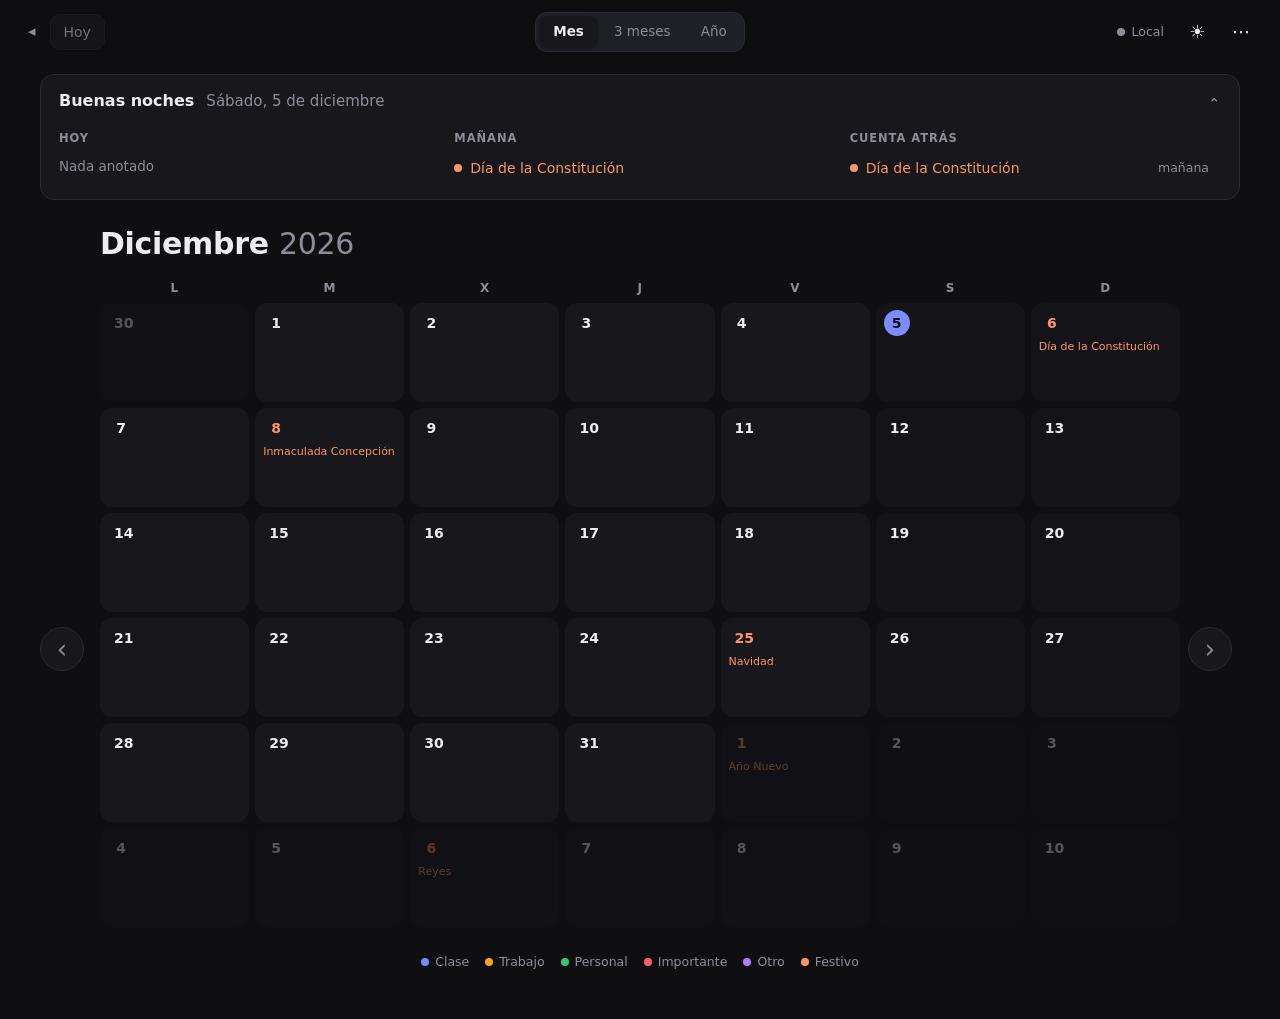
==== calendario/index.html @ 279ed5b6 "Calendario (prototipo), portada de webs y carpetas ordenadas - calendario/: vistas Mes, 3 meses y Añ" ====
<!doctype html>
<html lang="es">
<head>
  <meta charset="utf-8">
  <meta name="viewport" content="width=device-width, initial-scale=1, viewport-fit=cover">
  <meta http-equiv="Content-Security-Policy" content="default-src 'self'; connect-src https://api.github.com; img-src 'self' data:; style-src 'self' 'unsafe-inline'; script-src 'self'; base-uri 'none'; form-action 'none'">
  <meta name="referrer" content="no-referrer">
  <meta name="robots" content="noindex, nofollow">
  <meta name="theme-color" content="#0f0f12">
  <title>Calendario</title>
  <link rel="icon" href="icono.svg" type="image/svg+xml">
  <script src="../comun/tema.js"></script>
  <link rel="stylesheet" href="../comun/base.css">
  <link rel="stylesheet" href="estilos.css">
</head>
<body>
  <!-- ===== BARRA DE HERRAMIENTAS ===== -->
  <header class="barra">
    <div class="barra-lado">
      <a class="volver" href="../" title="Mis webs" aria-label="Mis webs">◂</a>
      <button id="btn-hoy" class="btn" title="Volver a hoy (T)">Hoy</button>
    </div>

    <div class="segmentos" role="tablist" aria-label="Vista">
      <button role="tab" data-vista="mes" title="Mes (1)">Mes</button>
      <button role="tab" data-vista="tres" title="3 meses (2)">3 meses</button>
      <button role="tab" data-vista="anio" title="Año (3)">Año</button>
    </div>

    <div class="barra-lado der">
      <button id="sync" class="sync" title="Solo en este navegador"><i></i><span>Local</span></button>
      <button id="btn-tema" class="btn-icono" title="Modo claro / oscuro" aria-label="Cambiar tema"></button>
      <div class="menu-envoltura">
        <button id="btn-menu" class="btn-icono" title="Más opciones" aria-label="Más opciones" aria-expanded="false">⋯</button>
        <div id="menu" class="menu" hidden>
          <button data-accion="conectar">Sincronizar con GitHub…</button>
          <button data-accion="sincronizar" hidden>Sincronizar ahora</button>
          <button data-accion="exportar">Descargar copia de seguridad</button>
          <button data-accion="importar">Cargar copia de seguridad…</button>
          <button data-accion="desconectar" class="peligro" hidden>Desconectar este navegador</button>
          <hr>
          <p class="menu-ayuda">Atajos: ← → mes · T hoy · 1 2 3 vistas · N nota</p>
        </div>
      </div>
    </div>
  </header>

  <main>
    <!-- ===== TARJETA "HOY" (resumen matinal, plegable) ===== -->
    <details id="tarjeta-hoy" class="tarjeta-hoy">
      <summary>
        <span class="saludo" id="hoy-saludo">Hola</span>
        <span class="hoy-fecha" id="hoy-fecha"></span>
        <span class="hoy-corto tenue" id="hoy-corto"></span>
        <span class="flechita" aria-hidden="true">⌄</span>
      </summary>
      <div class="hoy-cuerpo">
        <section><h3>Hoy</h3><ul id="hoy-lista" class="mini-lista"></ul></section>
        <section><h3>Mañana</h3><ul id="manana-lista" class="mini-lista"></ul></section>
        <section><h3>Cuenta atrás</h3><ul id="cuenta-lista" class="mini-lista"></ul></section>
      </div>
    </details>

    <!-- ===== CALENDARIO ===== -->
    <section class="calendario">
      <button class="flecha" id="btn-anterior" aria-label="Anterior">‹</button>
      <div class="cal-centro">
        <h1 id="titulo" class="titulo"></h1>
        <div id="vista" class="vista"></div>
      </div>
      <button class="flecha" id="btn-siguiente" aria-label="Siguiente">›</button>
    </section>

    <footer id="leyenda" class="leyenda"></footer>
  </main>

  <!-- ===== PANEL DEL DÍA (se abre al pulsar un día) ===== -->
  <div id="velo" class="velo" hidden></div>
  <aside id="panel" class="panel" aria-hidden="true">
    <header class="panel-cab">
      <div>
        <p class="tenue panel-semana" id="panel-semana"></p>
        <h2 id="panel-fecha"></h2>
        <p class="panel-festivo" id="panel-festivo" hidden></p>
      </div>
      <button class="btn-icono" id="btn-cerrar-panel" aria-label="Cerrar">✕</button>
    </header>

    <ul id="panel-notas" class="lista-notas"></ul>
    <p id="panel-vacio" class="tenue panel-vacio">Nada anotado este día.</p>

    <form id="form-nota" class="form-nota" autocomplete="off">
      <textarea id="nota-texto" rows="2" placeholder="Añadir una nota…" maxlength="500" required></textarea>
      <div id="nota-cats" class="cats" role="radiogroup" aria-label="Categoría"></div>
      <div class="fila">
        <label class="campo-hora" title="Hora (opcional)">
          <span aria-hidden="true">◷</span>
          <input type="time" id="nota-hora" aria-label="Hora (opcional)">
        </label>
        <label class="interruptor" title="Sale en la cuenta atrás y colorea el día">
          <input type="checkbox" id="nota-destacada"> <span>★ Destacar</span>
        </label>
      </div>
      <div class="fila fin">
        <button type="button" id="btn-cancelar-edicion" class="btn-texto" hidden>Cancelar</button>
        <button class="btn primario" id="btn-guardar-nota" type="submit">Añadir</button>
      </div>
    </form>
  </aside>

  <!-- ===== CONECTAR CON GITHUB ===== -->
  <dialog id="dlg-llave" class="dialogo">
    <form id="form-llave" method="dialog">
      <h2>Sincronizar con GitHub</h2>
      <p class="tenue">Tus notas se guardarán también en tu repositorio <b>privado</b> WEBS,
        para verlas en el PC y en el móvil. Pega tu llave de GitHub (la misma que usa el
        Vigilante de precios). Solo se guarda en este navegador.</p>
      <input id="llave" type="password" placeholder="github_pat_…" spellcheck="false" required>
      <p id="llave-error" class="error" hidden></p>
      <div class="fila fin">
        <button type="button" class="btn" id="btn-cancelar-llave">Cancelar</button>
        <button type="submit" class="btn primario" id="btn-conectar">Conectar</button>
      </div>
    </form>
  </dialog>

  <input type="file" id="archivo-importar" accept=".json,application/json" hidden>
  <div id="aviso" class="aviso" role="status" hidden></div>

  <script type="module" src="js/app.js"></script>
</body>
</html>
---- comun/base.css ----
/* base.css - Estilo común de todas mis webs: colores, letra y botones.
   Cada web añade encima su propio CSS. Para cambiar un color en TODAS las webs, cámbialo aquí. */

/* ===== Colores: modo oscuro (por defecto) ===== */
:root {
  --fondo: #0f0f12;
  --superficie: #17171c;
  --superficie-2: #1f1f26;
  --texto: #ececf1;
  --tenue: #8d8d99;
  --borde: #2a2a33;
  --acento: #7c8cff;
  --acento-suave: rgba(124, 140, 255, .16);
  --sobre-acento: #0d0d12;
  --peligro: #ff7b72;
  --sombra: 0 10px 40px rgba(0, 0, 0, .45);
  --radio: 14px;
  color-scheme: dark;
}

/* ===== Colores: modo claro ===== */
:root[data-tema="claro"] {
  --fondo: #f6f6f4;
  --superficie: #ffffff;
  --superficie-2: #f0f0ee;
  --texto: #1b1b1f;
  --tenue: #6b6b74;
  --borde: #e2e2de;
  --acento: #4353e0;
  --acento-suave: rgba(67, 83, 224, .1);
  --sobre-acento: #ffffff;
  --peligro: #c4321f;
  --sombra: 0 10px 40px rgba(0, 0, 0, .12);
  color-scheme: light;
}

* { box-sizing: border-box; }
[hidden] { display: none !important; }

html, body { margin: 0; }
body {
  background: var(--fondo);
  color: var(--texto);
  font: 15px/1.45 system-ui, -apple-system, "Segoe UI", Roboto, sans-serif;
  -webkit-font-smoothing: antialiased;
  transition: background-color .25s, color .25s;
}

h1, h2, h3 { margin: 0; letter-spacing: -.01em; }
a { color: var(--acento); }
.tenue { color: var(--tenue); }

/* ===== Botones ===== */
.btn {
  font: inherit; font-size: 14px;
  background: var(--superficie-2); color: var(--texto);
  border: 1px solid var(--borde); border-radius: 10px;
  padding: 7px 13px; cursor: pointer;
  transition: background-color .15s, border-color .15s, transform .1s;
}
.btn:hover { border-color: var(--tenue); }
.btn:active { transform: scale(.97); }
.btn.primario { background: var(--acento); color: var(--sobre-acento); border-color: transparent; font-weight: 600; }
.btn.primario:hover { filter: brightness(1.08); }

.btn-icono {
  font: inherit; font-size: 18px; line-height: 1;
  width: 38px; height: 38px; display: inline-grid; place-items: center;
  background: transparent; color: var(--texto);
  border: 1px solid transparent; border-radius: 10px; cursor: pointer;
  transition: background-color .15s;
}
.btn-icono:hover { background: var(--superficie-2); }

.btn-texto {
  font: inherit; font-size: 14px; background: none; border: 0; padding: 4px 0;
  color: var(--acento); cursor: pointer;
}

:focus-visible { outline: 2px solid var(--acento); outline-offset: 2px; }

input, textarea, select {
  font: inherit; color: var(--texto);
  background: var(--superficie-2); border: 1px solid var(--borde); border-radius: 10px;
  padding: 8px 11px;
}
input:focus, textarea:focus, select:focus { outline: none; border-color: var(--acento); }

@media (prefers-reduced-motion: reduce) {
  *, *::before, *::after { animation-duration: .01ms !important; transition-duration: .01ms !important; }
}
---- calendario/estilos.css ----
/* estilos.css - Aspecto del calendario. Los colores base están en ../comun/base.css */

:root {
  --festivo: #ff9466;
  --panel-ancho: 380px;
}
:root[data-tema="claro"] { --festivo: #d4541f; }

body { min-height: 100dvh; }
main { max-width: 1240px; margin: 0 auto; padding: 4px 20px 48px; transition: padding-right .28s ease; }

/* ===== Barra de herramientas ===== */
.barra {
  position: sticky; top: 0; z-index: 20;
  display: grid; grid-template-columns: 1fr auto 1fr; align-items: center; gap: 12px;
  padding: 12px 20px;
  background: color-mix(in srgb, var(--fondo) 82%, transparent);
  backdrop-filter: blur(14px); -webkit-backdrop-filter: blur(14px);
}
.barra-lado { display: flex; align-items: center; gap: 6px; }
.barra-lado.der { justify-content: flex-end; }
.volver { color: var(--tenue); text-decoration: none; font-size: 15px; padding: 6px 8px; border-radius: 8px; }
.volver:hover { color: var(--texto); background: var(--superficie-2); }
#btn-hoy.apagado { opacity: .45; }

.segmentos {
  display: flex; padding: 3px; gap: 2px;
  background: var(--superficie-2); border: 1px solid var(--borde); border-radius: 12px;
}
.segmentos button {
  font: inherit; font-size: 13.5px; color: var(--tenue);
  background: none; border: 0; border-radius: 9px; padding: 6px 14px; cursor: pointer;
  transition: background-color .2s, color .2s;
}
.segmentos button:hover { color: var(--texto); }
.segmentos button[aria-selected="true"] {
  background: var(--superficie); color: var(--texto); font-weight: 600;
  box-shadow: 0 1px 3px rgba(0, 0, 0, .25);
}

/* Indicador de sincronización */
.sync {
  display: inline-flex; align-items: center; gap: 7px;
  font: inherit; font-size: 12.5px; color: var(--tenue);
  background: none; border: 0; padding: 6px 8px; border-radius: 8px; cursor: pointer;
}
.sync:hover { background: var(--superficie-2); color: var(--texto); }
.sync i { width: 8px; height: 8px; border-radius: 50%; background: var(--tenue); }
.sync[data-modo="ok"] i { background: #34c77b; }
.sync[data-modo="pendiente"] i { background: #f5a524; animation: latido 1s ease-in-out infinite; }
.sync[data-modo="error"] i { background: var(--peligro); }
@keyframes latido { 50% { opacity: .3; } }

/* Menú ⋯ */
.menu-envoltura { position: relative; }
.menu {
  position: absolute; right: 0; top: calc(100% + 6px); z-index: 30;
  min-width: 250px; padding: 6px;
  background: var(--superficie); border: 1px solid var(--borde); border-radius: 12px;
  box-shadow: var(--sombra);
  animation: aparece .15s ease-out;
}
.menu button {
  display: block; width: 100%; text-align: left;
  font: inherit; font-size: 14px; color: var(--texto);
  background: none; border: 0; border-radius: 8px; padding: 9px 11px; cursor: pointer;
}
.menu button:hover { background: var(--superficie-2); }
.menu button.peligro { color: var(--peligro); }
.menu hr { border: 0; border-top: 1px solid var(--borde); margin: 6px 4px; }
.menu-ayuda { margin: 4px 11px 6px; font-size: 12px; color: var(--tenue); }
@keyframes aparece { from { opacity: 0; transform: translateY(-4px); } }

/* ===== Tarjeta "Hoy" ===== */
.tarjeta-hoy {
  background: var(--superficie); border: 1px solid var(--borde); border-radius: var(--radio);
  margin: 6px 0 22px;
}
.tarjeta-hoy summary {
  display: flex; align-items: baseline; gap: 12px; flex-wrap: wrap;
  padding: 14px 18px; cursor: pointer; list-style: none;
}
.tarjeta-hoy summary::-webkit-details-marker { display: none; }
.saludo { font-weight: 650; font-size: 16px; }
.hoy-fecha { color: var(--tenue); }
.hoy-fecha::first-letter { text-transform: uppercase; }
.hoy-corto { margin-left: auto; font-size: 13px; }
.flechita { color: var(--tenue); transition: transform .2s; }
.tarjeta-hoy[open] .flechita { transform: rotate(180deg); }
.tarjeta-hoy[open] .hoy-corto { display: none; }
.tarjeta-hoy[open] .flechita { margin-left: auto; }

.hoy-cuerpo {
  display: grid; grid-template-columns: repeat(3, 1fr); gap: 4px 24px;
  padding: 0 18px 16px;
  animation: aparece .2s ease-out;
}
.hoy-cuerpo h3 {
  font-size: 11.5px; text-transform: uppercase; letter-spacing: .08em; color: var(--tenue);
  font-weight: 600; margin: 4px 0 6px;
}
.mini-lista { list-style: none; margin: 0; padding: 0; display: grid; gap: 2px; }
.mini-lista .vacio { font-size: 13.5px; padding: 4px 0; }
.mini-nota, .festivo-item {
  display: flex; align-items: center; gap: 8px; width: 100%;
  font: inherit; font-size: 14px; color: var(--texto); text-align: left;
  background: none; border: 0; border-radius: 8px; padding: 5px 6px; margin-left: -6px;
}
.mini-nota { cursor: pointer; }
.mini-nota:hover { background: var(--superficie-2); }
.mini-nota i, .festivo-item::before {
  content: ""; flex: none; width: 8px; height: 8px; border-radius: 50%; background: var(--c);
}
.festivo-item::before { background: var(--festivo); }
.festivo-item { color: var(--festivo); }
.mini-nota em { font-style: normal; color: var(--tenue); font-variant-numeric: tabular-nums; }
.mini-nota span, .festivo-item span { flex: 1; min-width: 0; white-space: nowrap; overflow: hidden; text-overflow: ellipsis; }
.mini-nota b, .festivo-item b { font-weight: 500; font-size: 12.5px; color: var(--tenue); white-space: nowrap; }
.mini-nota.hecha span { text-decoration: line-through; opacity: .5; }

/* ===== Calendario ===== */
.calendario { display: grid; grid-template-columns: 52px 1fr 52px; align-items: start; gap: 8px; }
.cal-centro { min-width: 0; }
.titulo { font-size: 30px; font-weight: 700; margin: 0 0 14px; text-transform: capitalize; }
.titulo span { font-weight: 400; color: var(--tenue); }
.flecha {
  position: sticky; top: 45vh; margin-top: 45vh;
  width: 44px; height: 44px; border-radius: 50%;
  font: inherit; font-size: 26px; line-height: 1; color: var(--tenue);
  background: var(--superficie); border: 1px solid var(--borde); cursor: pointer;
  transition: color .15s, transform .15s, border-color .15s;
}
.flecha:hover { color: var(--texto); border-color: var(--tenue); }
.flecha:active { transform: scale(.92); }

.vista.entra-der { animation: entraDer .28s cubic-bezier(.2, .8, .2, 1); }
.vista.entra-izq { animation: entraIzq .28s cubic-bezier(.2, .8, .2, 1); }
@keyframes entraDer { from { opacity: 0; transform: translateX(32px); } }
@keyframes entraIzq { from { opacity: 0; transform: translateX(-32px); } }

.cab-dias { display: grid; grid-template-columns: repeat(7, 1fr); gap: 6px; margin-bottom: 6px; }
.cab-dias span { text-align: center; font-size: 12px; font-weight: 600; color: var(--tenue); letter-spacing: .05em; }

/* Casilla de un día (vista Mes) */
.rejilla { display: grid; grid-template-columns: repeat(7, 1fr); gap: 6px; }
.dia {
  position: relative; display: flex; flex-direction: column; align-items: stretch; gap: 3px;
  min-width: 0; min-height: clamp(64px, 11vh, 120px); padding: 6px 7px;
  font: inherit; color: var(--texto); text-align: left;
  background: var(--superficie); border: 1px solid transparent; border-radius: 12px; cursor: pointer;
  transition: border-color .15s, background-color .2s, transform .15s;
}
.dia:hover { border-color: color-mix(in srgb, var(--acento) 55%, transparent); }
.dia.finde { background: color-mix(in srgb, var(--superficie) 55%, var(--fondo)); }
.dia.fuera { opacity: .32; }
.dia.tenido {
  background: color-mix(in srgb, var(--tinte) 20%, var(--superficie));
  border-color: color-mix(in srgb, var(--tinte) 45%, transparent);
}
.dia.elegido { border-color: var(--acento); box-shadow: 0 0 0 1px var(--acento); }
.dia .num {
  align-self: flex-start; min-width: 26px; height: 26px; padding: 0 6px;
  display: grid; place-items: center; border-radius: 13px;
  font-size: 14px; font-weight: 600; font-variant-numeric: tabular-nums;
}
.dia.hoy .num { background: var(--acento); color: var(--sobre-acento); }
.dia.festivo .num { color: var(--festivo); }
.dia.festivo.hoy .num { color: var(--sobre-acento); }
.nombre-festivo {
  font-size: 11px; color: var(--festivo); white-space: nowrap; overflow: hidden; text-overflow: ellipsis;
}
.chips { display: grid; gap: 3px; min-width: 0; }
.chip {
  font-size: 12px; line-height: 1.35; padding: 2px 6px; border-radius: 6px;
  background: color-mix(in srgb, var(--c) 18%, transparent);
  border-left: 3px solid var(--c);
  white-space: nowrap; overflow: hidden; text-overflow: ellipsis;
}
.chip em { font-style: normal; opacity: .7; font-variant-numeric: tabular-nums; }
.chip.hecha { text-decoration: line-through; opacity: .5; }
.chip-mas { font-size: 11.5px; color: var(--tenue); padding-left: 4px; }
.puntos { display: none; gap: 3px; align-items: center; flex-wrap: wrap; }
.puntos i { width: 6px; height: 6px; border-radius: 50%; background: var(--c); }
.puntos i.hecha { opacity: .35; }
.puntos b { font-size: 10px; font-weight: 600; color: var(--tenue); }

/* Meses pequeños (3 meses y Año) */
.tres { display: grid; grid-template-columns: repeat(3, 1fr); gap: 28px; }
.anio { display: grid; grid-template-columns: repeat(4, 1fr); gap: 22px 26px; }
.mini-titulo {
  font: inherit; font-weight: 650; font-size: 15px; text-transform: capitalize; color: var(--texto);
  background: none; border: 0; padding: 0 0 8px; cursor: pointer;
}
.mini-titulo:hover { color: var(--acento); }
.mini-mes .cab-dias { gap: 2px; margin-bottom: 2px; }
.mini-mes .cab-dias span { font-size: 10.5px; }
.mini-rejilla { display: grid; grid-template-columns: repeat(7, 1fr); gap: 3px; }
.mini-dia {
  min-height: 0; aspect-ratio: 1; padding: 0; align-items: center; justify-content: center; gap: 2px;
  border-radius: 8px; background: transparent;
}
.tres .mini-dia { background: var(--superficie); aspect-ratio: 1 / 1.05; }
.mini-dia .num { align-self: center; min-width: 0; height: auto; padding: 0; font-size: 12.5px; font-weight: 500; }
.tres .mini-dia .num { font-size: 14px; }
.mini-dia.hoy .num { width: 24px; height: 24px; border-radius: 50%; }
.anio .mini-dia.hoy .num { width: 20px; height: 20px; }
.mini-dia { position: relative; overflow: hidden; }
.mini-dia .puntos { display: flex; justify-content: center; gap: 2px; position: absolute; left: 0; right: 0; bottom: 4px; }
.mini-dia .puntos i { width: 5px; height: 5px; }
.mini-dia .puntos b { display: none; }
.mini-dia.finde { background: transparent; }
.tres .mini-dia.finde { background: color-mix(in srgb, var(--superficie) 55%, var(--fondo)); }
.mini-hueco { aspect-ratio: 1; }
.tres .mini-hueco { aspect-ratio: 1 / 1.05; }
/* Mapa de calor del año: más notas = color más intenso */
.mini-dia[data-calor="1"] { background: color-mix(in srgb, var(--acento) 18%, transparent); }
.mini-dia[data-calor="2"] { background: color-mix(in srgb, var(--acento) 34%, transparent); }
.mini-dia[data-calor="3"] { background: color-mix(in srgb, var(--acento) 52%, transparent); }
.mini-dia[data-calor="4"] { background: color-mix(in srgb, var(--acento) 72%, transparent); }
.mini-dia.tenido { background: color-mix(in srgb, var(--tinte) 45%, transparent); }

/* Leyenda de colores */
.leyenda {
  display: flex; flex-wrap: wrap; justify-content: center; gap: 6px 16px;
  margin: 26px 0 0; font-size: 12.5px; color: var(--tenue);
}
.leyenda span { display: inline-flex; align-items: center; gap: 6px; }
.leyenda i { width: 8px; height: 8px; border-radius: 50%; background: var(--c); }
.leyenda-festivo i { background: var(--festivo); }

/* ===== Panel del día ===== */
.velo { position: fixed; inset: 0; z-index: 39; background: rgba(0, 0, 0, .4); animation: aparece .2s; }
.panel {
  position: fixed; z-index: 40; top: 0; right: 0; bottom: 0;
  width: var(--panel-ancho); max-width: 100%;
  display: flex; flex-direction: column; gap: 14px; padding: 20px;
  background: var(--superficie); border-left: 1px solid var(--borde); box-shadow: var(--sombra);
  transform: translateX(105%); visibility: hidden;
  transition: transform .3s cubic-bezier(.2, .8, .2, 1), visibility 0s .3s;
}
.panel.abierto { transform: none; visibility: visible; transition: transform .3s cubic-bezier(.2, .8, .2, 1); }
.panel-cab { display: flex; justify-content: space-between; align-items: flex-start; gap: 10px; }
.panel-cab h2 { font-size: 21px; }
.panel-cab h2::first-letter { text-transform: uppercase; }
.panel-semana { margin: 0 0 2px; font-size: 12.5px; }
.panel-festivo { margin: 4px 0 0; color: var(--festivo); font-size: 13.5px; font-weight: 500; }
.panel-vacio { margin: 0; font-size: 14px; }

.lista-notas { list-style: none; margin: 0; padding: 0; display: grid; gap: 6px; align-content: start; flex: 1; overflow-y: auto; }
.lista-notas li {
  display: grid; grid-template-columns: auto 1fr auto; align-items: center; gap: 8px;
  padding: 6px 4px 6px 10px; border-radius: 10px;
  background: var(--superficie-2); border-left: 3px solid var(--c);
}
.lista-notas li.editando { box-shadow: 0 0 0 1px var(--acento); }
.marcar {
  width: 20px; height: 20px; border-radius: 50%; padding: 0;
  border: 2px solid var(--c); background: none; color: var(--sobre-acento);
  font-size: 12px; font-weight: 800; line-height: 1; cursor: pointer; display: grid; place-items: center;
}
.lista-notas li.hecha .marcar { background: var(--c); }
.lista-notas .texto {
  display: flex; gap: 7px; align-items: baseline; min-width: 0;
  font: inherit; font-size: 14.5px; color: var(--texto); text-align: left;
  background: none; border: 0; padding: 2px 0; cursor: text; white-space: pre-wrap; word-break: break-word;
}
.lista-notas .texto em { font-style: normal; color: var(--tenue); font-size: 13px; font-variant-numeric: tabular-nums; }
.lista-notas .texto span { flex: 1; }
.lista-notas li.hecha .texto span { text-decoration: line-through; opacity: .5; }
.estrella { color: #f5c542; font-weight: 400; }
.lista-notas .borrar { width: 30px; height: 30px; font-size: 13px; color: var(--tenue); opacity: .6; }
.lista-notas li:hover .borrar { opacity: 1; }

.form-nota { display: grid; gap: 10px; padding-top: 14px; border-top: 1px solid var(--borde); }
.form-nota textarea { resize: none; width: 100%; font-size: 15px; }
.cats { display: flex; flex-wrap: wrap; gap: 6px; }
.cat input { position: absolute; opacity: 0; pointer-events: none; }
.cat span {
  display: inline-flex; align-items: center; gap: 6px; cursor: pointer;
  font-size: 13px; padding: 4px 10px; border-radius: 999px;
  border: 1px solid var(--borde); color: var(--tenue);
  transition: background-color .15s, border-color .15s, color .15s;
}
.cat span::before { content: ""; width: 8px; height: 8px; border-radius: 50%; background: var(--c); }
.cat input:checked + span { color: var(--texto); border-color: var(--c); background: color-mix(in srgb, var(--c) 18%, transparent); }
.cat input:focus-visible + span { outline: 2px solid var(--acento); outline-offset: 2px; }
.fila { display: flex; align-items: center; gap: 10px; flex-wrap: wrap; }
.fila.fin { justify-content: flex-end; }
.campo-hora { display: inline-flex; align-items: center; gap: 6px; color: var(--tenue); }
.campo-hora input { padding: 5px 8px; font-size: 14px; }
.interruptor { display: inline-flex; align-items: center; gap: 6px; font-size: 14px; color: var(--tenue); cursor: pointer; }
.interruptor input { accent-color: #f5c542; width: 16px; height: 16px; }

/* En pantallas grandes el panel no tapa: el calendario se encoge a su lado */
@media (min-width: 1100px) {
  .velo { display: none; }
  body.panel-abierto main,
  body.panel-abierto .barra { padding-right: calc(var(--panel-ancho) + 20px); }
  .barra { transition: padding-right .28s ease; }
}

/* ===== Ventana "Conectar" ===== */
.dialogo {
  width: min(460px, calc(100vw - 32px)); padding: 22px;
  color: var(--texto); background: var(--superficie);
  border: 1px solid var(--borde); border-radius: 16px; box-shadow: var(--sombra);
}
.dialogo::backdrop { background: rgba(0, 0, 0, .5); backdrop-filter: blur(3px); }
.dialogo form { display: grid; gap: 12px; }
.dialogo h2 { font-size: 19px; }
.dialogo p { margin: 0; font-size: 14px; }
.dialogo input { width: 100%; }
.error { color: var(--peligro); }

/* ===== Aviso abajo ===== */
.aviso {
  position: fixed; left: 50%; bottom: 24px; z-index: 60; transform: translateX(-50%);
  display: flex; align-items: center; gap: 14px; max-width: calc(100vw - 32px);
  padding: 10px 16px; border-radius: 12px; font-size: 14px;
  background: var(--texto); color: var(--fondo); box-shadow: var(--sombra);
  animation: aparece .2s ease-out;
}
.aviso .btn-texto { color: var(--fondo); font-weight: 700; text-decoration: underline; }

/* ===== Tablet ===== */
@media (max-width: 1000px) {
  .anio { grid-template-columns: repeat(3, 1fr); }
  .tres { gap: 18px; }
}

/* ===== Móvil ===== */
@media (max-width: 700px) {
  main { padding: 0 12px 40px; }
  .barra { grid-template-columns: auto 1fr auto; padding: 10px 12px; gap: 8px; }
  .segmentos { justify-self: center; }
  .segmentos button { padding: 6px 10px; font-size: 13px; }
  .sync span { display: none; }
  .volver { display: none; }

  .hoy-cuerpo { grid-template-columns: 1fr; gap: 10px; }
  .hoy-corto { flex-basis: 100%; margin-left: 0; }

  /* Las flechas se quedan junto al título */
  .calendario { display: block; position: relative; }
  .flecha { position: absolute; top: 0; margin: 0; width: 38px; height: 38px; font-size: 22px; z-index: 1; }
  #btn-anterior { right: 46px; }
  #btn-siguiente { right: 0; }
  .titulo { font-size: 24px; padding-right: 92px; }

  .rejilla, .cab-dias { gap: 3px; }
  .dia { min-height: 58px; padding: 4px 3px; align-items: center; border-radius: 10px; }
  .dia .num { align-self: center; min-width: 24px; height: 24px; font-size: 13px; }
  .chips, .nombre-festivo { display: none; }
  .dia .puntos { display: flex; justify-content: center; }

  .tres { grid-template-columns: 1fr; }
  .anio { grid-template-columns: repeat(2, 1fr); gap: 18px; }

  /* El panel sale desde abajo */
  .panel {
    top: auto; left: 0; width: 100%; max-height: 88dvh;
    border-left: 0; border-top: 1px solid var(--borde); border-radius: 20px 20px 0 0;
    padding-bottom: max(20px, env(safe-area-inset-bottom));
    transform: translateY(105%);
  }
}
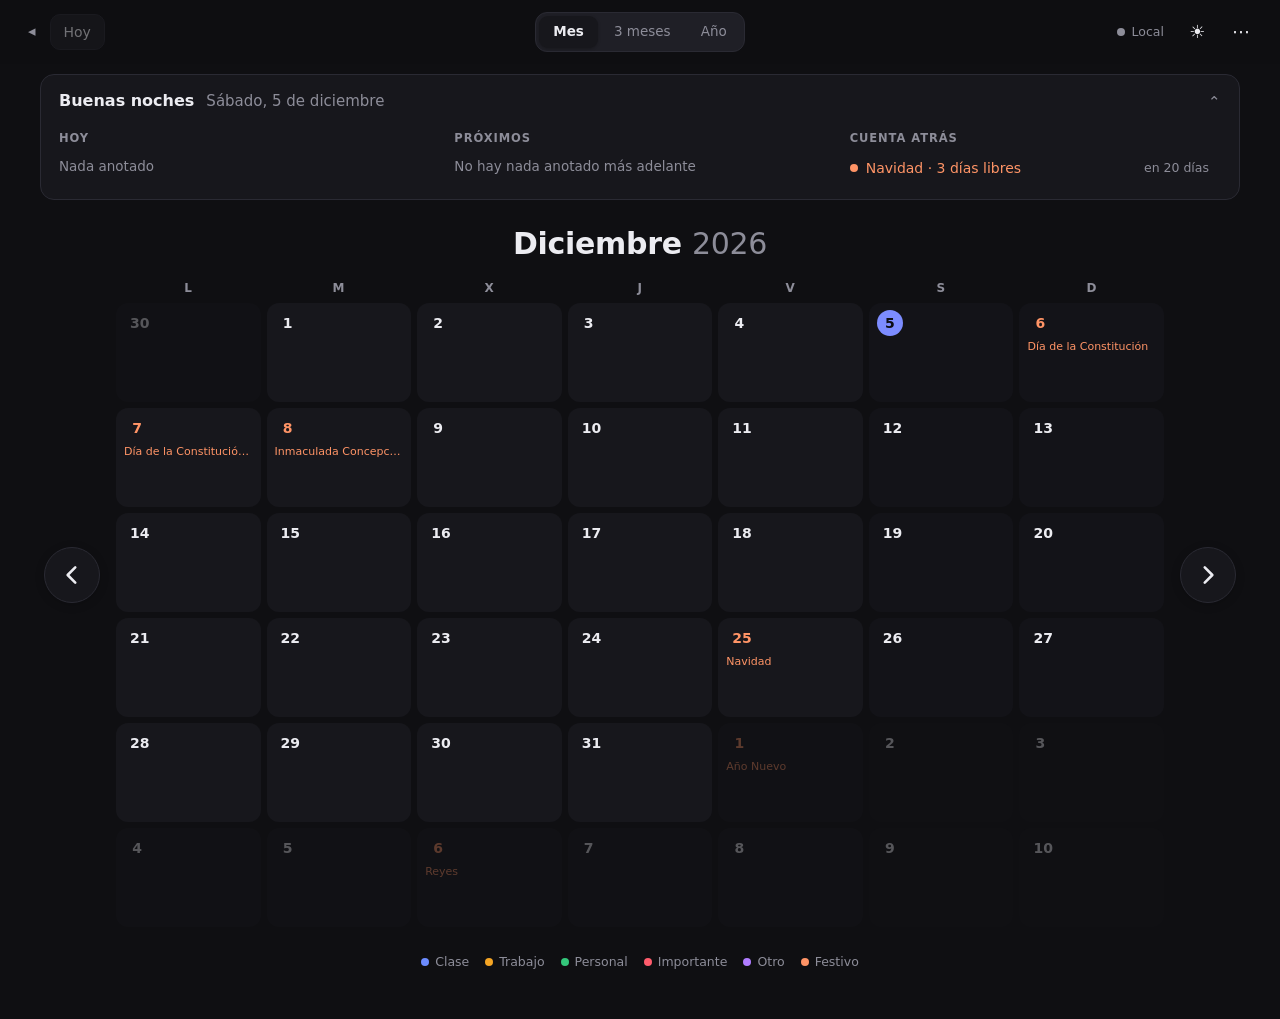
==== commit 0259cf8c: "Calendario: festivos de Castilla y León, flechas nuevas, próximos eventos y próximo puente Co-Author" ====
--- a/calendario/index.html
+++ b/calendario/index.html
@@ -56,19 +56,19 @@
       </summary>
       <div class="hoy-cuerpo">
         <section><h3>Hoy</h3><ul id="hoy-lista" class="mini-lista"></ul></section>
-        <section><h3>Mañana</h3><ul id="manana-lista" class="mini-lista"></ul></section>
+        <section><h3>Próximos</h3><ul id="proximos-lista" class="mini-lista"></ul></section>
         <section><h3>Cuenta atrás</h3><ul id="cuenta-lista" class="mini-lista"></ul></section>
       </div>
     </details>
 
     <!-- ===== CALENDARIO ===== -->
     <section class="calendario">
-      <button class="flecha" id="btn-anterior" aria-label="Anterior">‹</button>
+      <button class="flecha" id="btn-anterior" aria-label="Mes anterior" title="Anterior (←)"><svg viewBox="0 0 24 24" aria-hidden="true"><path d="M15 5l-7 7 7 7"/></svg></button>
       <div class="cal-centro">
         <h1 id="titulo" class="titulo"></h1>
         <div id="vista" class="vista"></div>
       </div>
-      <button class="flecha" id="btn-siguiente" aria-label="Siguiente">›</button>
+      <button class="flecha" id="btn-siguiente" aria-label="Mes siguiente" title="Siguiente (→)"><svg viewBox="0 0 24 24" aria-hidden="true"><path d="M9 5l7 7-7 7"/></svg></button>
     </section>
 
     <footer id="leyenda" class="leyenda"></footer>
--- a/calendario/estilos.css
+++ b/calendario/estilos.css
@@ -78,17 +78,16 @@
 }
 .tarjeta-hoy summary {
   display: flex; align-items: baseline; gap: 12px; flex-wrap: wrap;
-  padding: 14px 18px; cursor: pointer; list-style: none;
+  position: relative; padding: 14px 46px 14px 18px; cursor: pointer; list-style: none;
 }
 .tarjeta-hoy summary::-webkit-details-marker { display: none; }
 .saludo { font-weight: 650; font-size: 16px; }
 .hoy-fecha { color: var(--tenue); }
 .hoy-fecha::first-letter { text-transform: uppercase; }
 .hoy-corto { margin-left: auto; font-size: 13px; }
-.flechita { color: var(--tenue); transition: transform .2s; }
+.flechita { position: absolute; right: 18px; top: 14px; color: var(--tenue); transition: transform .2s; }
 .tarjeta-hoy[open] .flechita { transform: rotate(180deg); }
 .tarjeta-hoy[open] .hoy-corto { display: none; }
-.tarjeta-hoy[open] .flechita { margin-left: auto; }
 
 .hoy-cuerpo {
   display: grid; grid-template-columns: repeat(3, 1fr); gap: 4px 24px;
@@ -119,19 +118,23 @@
 .mini-nota.hecha span { text-decoration: line-through; opacity: .5; }
 
 /* ===== Calendario ===== */
-.calendario { display: grid; grid-template-columns: 52px 1fr 52px; align-items: start; gap: 8px; }
+.calendario { display: grid; grid-template-columns: 64px 1fr 64px; align-items: center; gap: 12px; }
 .cal-centro { min-width: 0; }
-.titulo { font-size: 30px; font-weight: 700; margin: 0 0 14px; text-transform: capitalize; }
+.titulo { font-size: 30px; font-weight: 700; margin: 0 0 14px; text-transform: capitalize; text-align: center; }
 .titulo span { font-weight: 400; color: var(--tenue); }
+/* Flechas para cambiar de mes: redondas, iguales a los dos lados y centradas en el calendario */
 .flecha {
-  position: sticky; top: 45vh; margin-top: 45vh;
-  width: 44px; height: 44px; border-radius: 50%;
-  font: inherit; font-size: 26px; line-height: 1; color: var(--tenue);
-  background: var(--superficie); border: 1px solid var(--borde); cursor: pointer;
-  transition: color .15s, transform .15s, border-color .15s;
-}
-.flecha:hover { color: var(--texto); border-color: var(--tenue); }
-.flecha:active { transform: scale(.92); }
+  width: 56px; height: 56px; padding: 0; justify-self: center;
+  display: grid; place-items: center; border-radius: 50%;
+  color: var(--texto); background: var(--superficie); border: 1px solid var(--borde);
+  cursor: pointer; box-shadow: 0 2px 10px rgba(0, 0, 0, .18);
+  transition: background-color .15s, border-color .15s, color .15s, transform .15s;
+}
+.flecha svg { width: 26px; height: 26px; fill: none; stroke: currentColor; stroke-width: 2.4; stroke-linecap: round; stroke-linejoin: round; }
+.flecha:hover { background: var(--acento); border-color: var(--acento); color: var(--sobre-acento); }
+#btn-anterior:hover { transform: translateX(-2px); }
+#btn-siguiente:hover { transform: translateX(2px); }
+.flecha:active { transform: scale(.92) !important; }
 
 .vista.entra-der { animation: entraDer .28s cubic-bezier(.2, .8, .2, 1); }
 .vista.entra-izq { animation: entraIzq .28s cubic-bezier(.2, .8, .2, 1); }
@@ -340,12 +343,13 @@
   .hoy-cuerpo { grid-template-columns: 1fr; gap: 10px; }
   .hoy-corto { flex-basis: 100%; margin-left: 0; }
 
-  /* Las flechas se quedan junto al título */
+  /* Las flechas van a los dos lados del título, iguales */
   .calendario { display: block; position: relative; }
-  .flecha { position: absolute; top: 0; margin: 0; width: 38px; height: 38px; font-size: 22px; z-index: 1; }
-  #btn-anterior { right: 46px; }
+  .flecha { position: absolute; top: -4px; width: 44px; height: 44px; z-index: 1; box-shadow: none; }
+  .flecha svg { width: 22px; height: 22px; }
+  #btn-anterior { left: 0; }
   #btn-siguiente { right: 0; }
-  .titulo { font-size: 24px; padding-right: 92px; }
+  .titulo { font-size: 24px; line-height: 36px; padding: 0 52px; }
 
   .rejilla, .cab-dias { gap: 3px; }
   .dia { min-height: 58px; padding: 4px 3px; align-items: center; border-radius: 10px; }
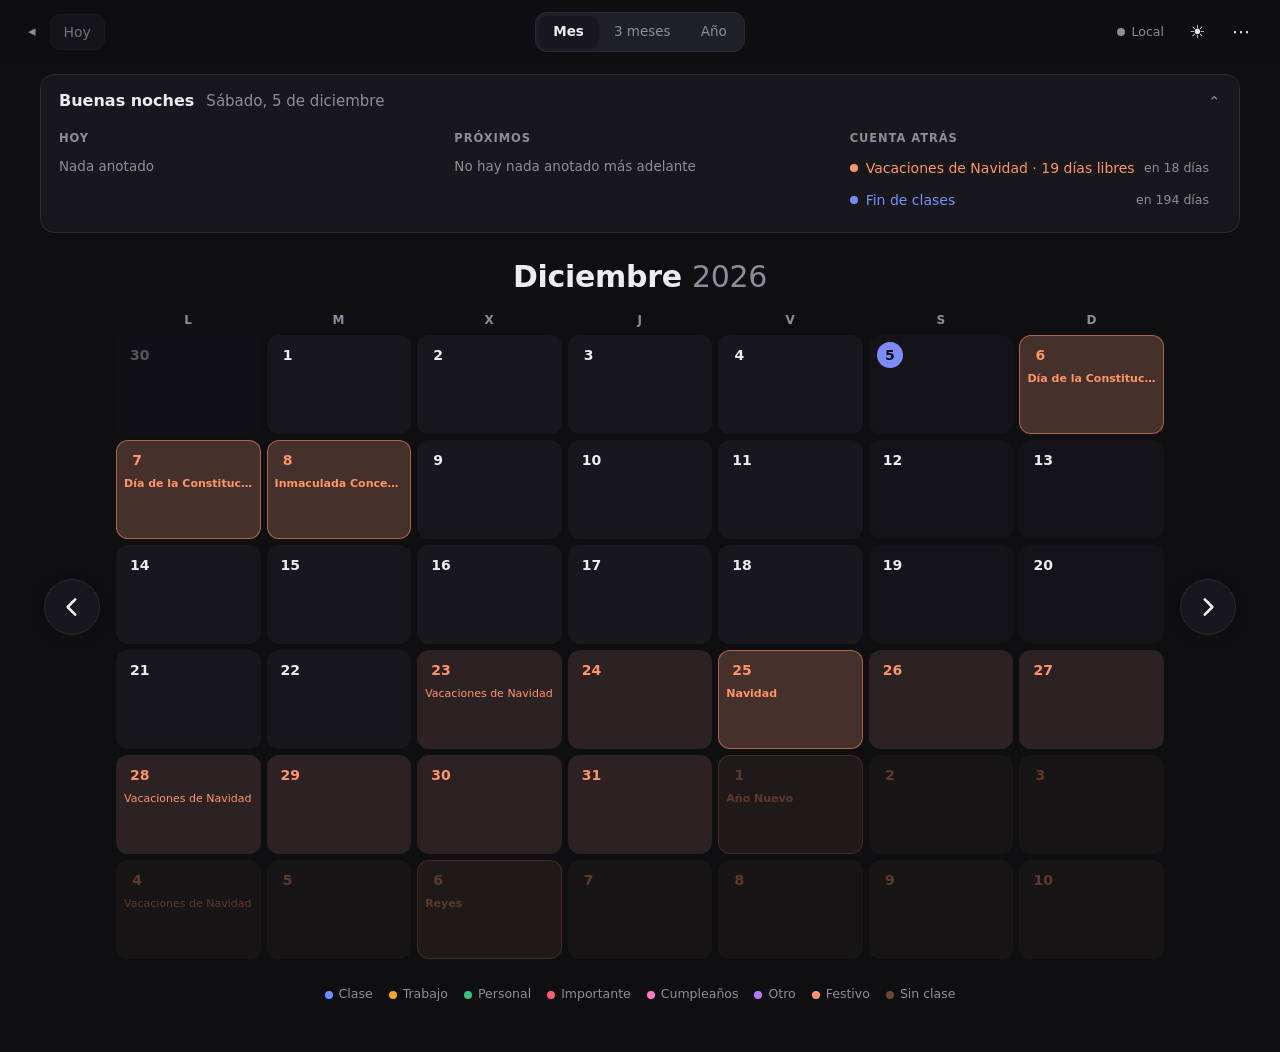
==== commit 16ebdb9e: "Calendario: curso escolar Educacyl 2026-27, cumpleaños anuales, festivos más visibles y ventana del " ====
--- a/calendario/index.html
+++ b/calendario/index.html
@@ -74,39 +74,45 @@
     <footer id="leyenda" class="leyenda"></footer>
   </main>
 
-  <!-- ===== PANEL DEL DÍA (se abre al pulsar un día) ===== -->
+  <!-- ===== VENTANA DEL DÍA (se abre en medio al pulsar un día; en el móvil sale desde abajo) ===== -->
   <div id="velo" class="velo" hidden></div>
-  <aside id="panel" class="panel" aria-hidden="true">
+  <section id="panel" class="panel" role="dialog" aria-modal="true" aria-labelledby="panel-fecha" aria-hidden="true">
     <header class="panel-cab">
-      <div>
-        <p class="tenue panel-semana" id="panel-semana"></p>
-        <h2 id="panel-fecha"></h2>
-        <p class="panel-festivo" id="panel-festivo" hidden></p>
+      <div class="panel-dia">
+        <span class="panel-num" id="panel-num"></span>
+        <div>
+          <h2 id="panel-fecha"></h2>
+          <p class="tenue panel-semana" id="panel-semana"></p>
+        </div>
       </div>
-      <button class="btn-icono" id="btn-cerrar-panel" aria-label="Cerrar">✕</button>
+      <div class="panel-botones">
+        <button class="btn-icono" id="btn-dia-anterior" aria-label="Día anterior" title="Día anterior"><svg viewBox="0 0 24 24" aria-hidden="true"><path d="M15 5l-7 7 7 7"/></svg></button>
+        <button class="btn-icono" id="btn-dia-siguiente" aria-label="Día siguiente" title="Día siguiente"><svg viewBox="0 0 24 24" aria-hidden="true"><path d="M9 5l7 7-7 7"/></svg></button>
+        <button class="btn-icono" id="btn-cerrar-panel" aria-label="Cerrar" title="Cerrar (Esc)"><svg viewBox="0 0 24 24" aria-hidden="true"><path d="M6 6l12 12M18 6L6 18"/></svg></button>
+      </div>
     </header>
 
+    <p class="panel-etiqueta" id="panel-festivo" hidden></p>
+
     <ul id="panel-notas" class="lista-notas"></ul>
-    <p id="panel-vacio" class="tenue panel-vacio">Nada anotado este día.</p>
+    <p id="panel-vacio" class="panel-vacio">Nada anotado este día</p>
 
     <form id="form-nota" class="form-nota" autocomplete="off">
-      <textarea id="nota-texto" rows="2" placeholder="Añadir una nota…" maxlength="500" required></textarea>
+      <textarea id="nota-texto" rows="1" placeholder="Escribe una nota y pulsa Enter…" maxlength="500" required></textarea>
       <div id="nota-cats" class="cats" role="radiogroup" aria-label="Categoría"></div>
-      <div class="fila">
+      <div class="form-pie">
         <label class="campo-hora" title="Hora (opcional)">
-          <span aria-hidden="true">◷</span>
           <input type="time" id="nota-hora" aria-label="Hora (opcional)">
         </label>
         <label class="interruptor" title="Sale en la cuenta atrás y colorea el día">
           <input type="checkbox" id="nota-destacada"> <span>★ Destacar</span>
         </label>
-      </div>
-      <div class="fila fin">
+        <span class="hueco"></span>
         <button type="button" id="btn-cancelar-edicion" class="btn-texto" hidden>Cancelar</button>
         <button class="btn primario" id="btn-guardar-nota" type="submit">Añadir</button>
       </div>
     </form>
-  </aside>
+  </section>
 
   <!-- ===== CONECTAR CON GITHUB ===== -->
   <dialog id="dlg-llave" class="dialogo">
--- a/calendario/estilos.css
+++ b/calendario/estilos.css
@@ -2,7 +2,6 @@
 
 :root {
   --festivo: #ff9466;
-  --panel-ancho: 380px;
 }
 :root[data-tema="claro"] { --festivo: #d4541f; }
 
@@ -100,7 +99,7 @@
 }
 .mini-lista { list-style: none; margin: 0; padding: 0; display: grid; gap: 2px; }
 .mini-lista .vacio { font-size: 13.5px; padding: 4px 0; }
-.mini-nota, .festivo-item {
+.mini-nota, .festivo-item, .curso-item {
   display: flex; align-items: center; gap: 8px; width: 100%;
   font: inherit; font-size: 14px; color: var(--texto); text-align: left;
   background: none; border: 0; border-radius: 8px; padding: 5px 6px; margin-left: -6px;
@@ -111,10 +110,12 @@
   content: ""; flex: none; width: 8px; height: 8px; border-radius: 50%; background: var(--c);
 }
 .festivo-item::before { background: var(--festivo); }
+.curso-item::before { content: ""; flex: none; width: 8px; height: 8px; border-radius: 50%; background: var(--acento); }
+.curso-item { color: var(--acento); }
 .festivo-item { color: var(--festivo); }
 .mini-nota em { font-style: normal; color: var(--tenue); font-variant-numeric: tabular-nums; }
-.mini-nota span, .festivo-item span { flex: 1; min-width: 0; white-space: nowrap; overflow: hidden; text-overflow: ellipsis; }
-.mini-nota b, .festivo-item b { font-weight: 500; font-size: 12.5px; color: var(--tenue); white-space: nowrap; }
+.mini-nota span, .festivo-item span, .curso-item span { flex: 1; min-width: 0; white-space: nowrap; overflow: hidden; text-overflow: ellipsis; }
+.mini-nota b, .festivo-item b, .curso-item b { font-weight: 500; font-size: 12.5px; color: var(--tenue); white-space: nowrap; }
 .mini-nota.hecha span { text-decoration: line-through; opacity: .5; }
 
 /* ===== Calendario ===== */
@@ -215,6 +216,11 @@
 .tres .mini-dia.finde { background: color-mix(in srgb, var(--superficie) 55%, var(--fondo)); }
 .mini-hueco { aspect-ratio: 1; }
 .tres .mini-hueco { aspect-ratio: 1 / 1.05; }
+.mini-rejilla .mini-dia.festivo { background: color-mix(in srgb, var(--festivo) 30%, transparent); }
+.mini-rejilla .mini-dia.sin-clase { background: color-mix(in srgb, var(--festivo) 13%, transparent); }
+.tres .mini-dia.festivo { background: color-mix(in srgb, var(--festivo) 26%, var(--superficie)); }
+.tres .mini-dia.sin-clase { background: color-mix(in srgb, var(--festivo) 10%, var(--superficie)); }
+.mini-dia.sin-clase .num { color: var(--festivo); }
 /* Mapa de calor del año: más notas = color más intenso */
 .mini-dia[data-calor="1"] { background: color-mix(in srgb, var(--acento) 18%, transparent); }
 .mini-dia[data-calor="2"] { background: color-mix(in srgb, var(--acento) 34%, transparent); }
@@ -230,77 +236,126 @@
 .leyenda span { display: inline-flex; align-items: center; gap: 6px; }
 .leyenda i { width: 8px; height: 8px; border-radius: 50%; background: var(--c); }
 .leyenda-festivo i { background: var(--festivo); }
-
-/* ===== Panel del día ===== */
-.velo { position: fixed; inset: 0; z-index: 39; background: rgba(0, 0, 0, .4); animation: aparece .2s; }
+.leyenda-sin-clase i { background: color-mix(in srgb, var(--festivo) 40%, transparent); }
+
+/* ===== Ventana del día ===== */
+.velo {
+  position: fixed; inset: 0; z-index: 39;
+  background: rgba(5, 5, 10, .55); backdrop-filter: blur(6px); -webkit-backdrop-filter: blur(6px);
+  animation: aparece .2s;
+}
 .panel {
-  position: fixed; z-index: 40; top: 0; right: 0; bottom: 0;
-  width: var(--panel-ancho); max-width: 100%;
-  display: flex; flex-direction: column; gap: 14px; padding: 20px;
-  background: var(--superficie); border-left: 1px solid var(--borde); box-shadow: var(--sombra);
-  transform: translateX(105%); visibility: hidden;
-  transition: transform .3s cubic-bezier(.2, .8, .2, 1), visibility 0s .3s;
-}
-.panel.abierto { transform: none; visibility: visible; transition: transform .3s cubic-bezier(.2, .8, .2, 1); }
-.panel-cab { display: flex; justify-content: space-between; align-items: flex-start; gap: 10px; }
-.panel-cab h2 { font-size: 21px; }
+  position: fixed; z-index: 40; left: 50%; top: 50%;
+  width: min(480px, calc(100vw - 32px)); max-height: min(640px, calc(100dvh - 48px));
+  display: flex; flex-direction: column; gap: 14px; padding: 22px 22px 18px;
+  background: var(--superficie); border: 1px solid var(--borde); border-radius: 22px;
+  box-shadow: 0 24px 80px rgba(0, 0, 0, .55);
+  opacity: 0; visibility: hidden; transform: translate(-50%, -48%) scale(.97);
+  transition: opacity .18s ease, transform .22s cubic-bezier(.2, .8, .2, 1), visibility 0s .22s;
+}
+.panel.abierto {
+  opacity: 1; visibility: visible; transform: translate(-50%, -50%);
+  transition: opacity .18s ease, transform .22s cubic-bezier(.2, .8, .2, 1);
+}
+.panel svg { width: 18px; height: 18px; fill: none; stroke: currentColor; stroke-width: 2; stroke-linecap: round; stroke-linejoin: round; }
+.panel-cab { display: flex; justify-content: space-between; align-items: center; gap: 10px; }
+.panel-dia { display: flex; align-items: center; gap: 14px; min-width: 0; }
+.panel-num {
+  font-size: 44px; font-weight: 750; line-height: 1; letter-spacing: -.03em;
+  font-variant-numeric: tabular-nums; min-width: 1.2ch;
+}
+.panel-cab h2 { font-size: 18px; font-weight: 650; }
 .panel-cab h2::first-letter { text-transform: uppercase; }
-.panel-semana { margin: 0 0 2px; font-size: 12.5px; }
-.panel-festivo { margin: 4px 0 0; color: var(--festivo); font-size: 13.5px; font-weight: 500; }
-.panel-vacio { margin: 0; font-size: 14px; }
-
-.lista-notas { list-style: none; margin: 0; padding: 0; display: grid; gap: 6px; align-content: start; flex: 1; overflow-y: auto; }
+.panel-semana { margin: 2px 0 0; font-size: 13px; }
+.panel-semana::first-letter { text-transform: uppercase; }
+.panel-botones { display: flex; gap: 2px; color: var(--tenue); }
+.panel-botones .btn-icono { width: 34px; height: 34px; color: var(--tenue); }
+.panel-botones .btn-icono:hover { color: var(--texto); }
+
+.panel-etiqueta {
+  justify-self: start; align-self: flex-start; margin: -4px 0 0;
+  display: inline-flex; align-items: center; gap: 7px;
+  font-size: 13px; font-weight: 600; padding: 4px 11px; border-radius: 999px;
+  color: var(--festivo); background: color-mix(in srgb, var(--festivo) 16%, transparent);
+}
+.panel-etiqueta::before { content: ""; width: 7px; height: 7px; border-radius: 50%; background: currentColor; }
+.panel-etiqueta.curso { color: var(--acento); background: var(--acento-suave); }
+.panel-vacio { margin: 6px 0; font-size: 14px; color: var(--tenue); text-align: center; }
+
+.lista-notas { list-style: none; margin: 0 -8px; padding: 0; display: grid; gap: 2px; align-content: start; overflow-y: auto; }
 .lista-notas li {
-  display: grid; grid-template-columns: auto 1fr auto; align-items: center; gap: 8px;
-  padding: 6px 4px 6px 10px; border-radius: 10px;
-  background: var(--superficie-2); border-left: 3px solid var(--c);
-}
-.lista-notas li.editando { box-shadow: 0 0 0 1px var(--acento); }
+  display: grid; grid-template-columns: 22px 1fr auto; align-items: center; gap: 10px;
+  padding: 7px 6px 7px 10px; border-radius: 12px;
+  transition: background-color .15s;
+}
+.lista-notas li:hover { background: var(--superficie-2); }
+.lista-notas li.editando { background: var(--acento-suave); }
 .marcar {
   width: 20px; height: 20px; border-radius: 50%; padding: 0;
-  border: 2px solid var(--c); background: none; color: var(--sobre-acento);
+  border: 2px solid var(--c); background: none; color: var(--superficie);
   font-size: 12px; font-weight: 800; line-height: 1; cursor: pointer; display: grid; place-items: center;
-}
+  transition: background-color .15s, transform .15s;
+}
+.marcar:hover { transform: scale(1.1); background: color-mix(in srgb, var(--c) 25%, transparent); }
 .lista-notas li.hecha .marcar { background: var(--c); }
+.tarta { font-size: 16px; text-align: center; }
 .lista-notas .texto {
-  display: flex; gap: 7px; align-items: baseline; min-width: 0;
-  font: inherit; font-size: 14.5px; color: var(--texto); text-align: left;
+  display: flex; gap: 8px; align-items: baseline; min-width: 0;
+  font: inherit; font-size: 15px; color: var(--texto); text-align: left;
   background: none; border: 0; padding: 2px 0; cursor: text; white-space: pre-wrap; word-break: break-word;
 }
 .lista-notas .texto em { font-style: normal; color: var(--tenue); font-size: 13px; font-variant-numeric: tabular-nums; }
 .lista-notas .texto span { flex: 1; }
-.lista-notas li.hecha .texto span { text-decoration: line-through; opacity: .5; }
+.lista-notas li.hecha .texto span { text-decoration: line-through; opacity: .45; }
 .estrella { color: #f5c542; font-weight: 400; }
-.lista-notas .borrar { width: 30px; height: 30px; font-size: 13px; color: var(--tenue); opacity: .6; }
-.lista-notas li:hover .borrar { opacity: 1; }
-
-.form-nota { display: grid; gap: 10px; padding-top: 14px; border-top: 1px solid var(--borde); }
-.form-nota textarea { resize: none; width: 100%; font-size: 15px; }
-.cats { display: flex; flex-wrap: wrap; gap: 6px; }
+.lista-notas .borrar { width: 30px; height: 30px; color: var(--tenue); opacity: 0; transition: opacity .15s; }
+.lista-notas .borrar svg { width: 15px; height: 15px; }
+.lista-notas li:hover .borrar, .lista-notas .borrar:focus-visible { opacity: 1; }
+@media (hover: none) { .lista-notas .borrar { opacity: .7; } }
+
+/* Caja para escribir: todo junto en un bloque */
+.form-nota {
+  display: grid; gap: 10px; padding: 12px;
+  background: var(--superficie-2); border: 1px solid var(--borde); border-radius: 16px;
+  transition: border-color .15s;
+}
+.form-nota:focus-within { border-color: color-mix(in srgb, var(--acento) 60%, var(--borde)); }
+.form-nota textarea {
+  resize: none; width: 100%; font-size: 15px; line-height: 1.45;
+  background: none; border: 0; padding: 2px 2px; min-height: 26px;
+}
+.cats { display: flex; flex-wrap: wrap; gap: 5px; }
 .cat input { position: absolute; opacity: 0; pointer-events: none; }
 .cat span {
   display: inline-flex; align-items: center; gap: 6px; cursor: pointer;
-  font-size: 13px; padding: 4px 10px; border-radius: 999px;
-  border: 1px solid var(--borde); color: var(--tenue);
+  font-size: 12.5px; padding: 3px 9px; border-radius: 999px;
+  border: 1px solid transparent; color: var(--tenue);
   transition: background-color .15s, border-color .15s, color .15s;
 }
+.cat span:hover { color: var(--texto); }
 .cat span::before { content: ""; width: 8px; height: 8px; border-radius: 50%; background: var(--c); }
-.cat input:checked + span { color: var(--texto); border-color: var(--c); background: color-mix(in srgb, var(--c) 18%, transparent); }
+.cat input:checked + span { color: var(--texto); border-color: color-mix(in srgb, var(--c) 70%, transparent); background: color-mix(in srgb, var(--c) 16%, transparent); }
 .cat input:focus-visible + span { outline: 2px solid var(--acento); outline-offset: 2px; }
-.fila { display: flex; align-items: center; gap: 10px; flex-wrap: wrap; }
-.fila.fin { justify-content: flex-end; }
-.campo-hora { display: inline-flex; align-items: center; gap: 6px; color: var(--tenue); }
-.campo-hora input { padding: 5px 8px; font-size: 14px; }
-.interruptor { display: inline-flex; align-items: center; gap: 6px; font-size: 14px; color: var(--tenue); cursor: pointer; }
-.interruptor input { accent-color: #f5c542; width: 16px; height: 16px; }
-
-/* En pantallas grandes el panel no tapa: el calendario se encoge a su lado */
-@media (min-width: 1100px) {
-  .velo { display: none; }
-  body.panel-abierto main,
-  body.panel-abierto .barra { padding-right: calc(var(--panel-ancho) + 20px); }
-  .barra { transition: padding-right .28s ease; }
-}
+.form-pie { display: flex; align-items: center; gap: 12px; flex-wrap: wrap; padding-top: 8px; border-top: 1px solid var(--borde); }
+.form-pie .hueco { flex: 1; }
+.form-pie .btn.primario { padding: 7px 16px; border-radius: 10px; }
+.campo-hora { display: inline-flex; align-items: center; gap: 4px; color: var(--tenue); }
+.campo-hora input { padding: 3px 4px; font-size: 13.5px; background: none; border: 0; color: var(--tenue); }
+.campo-hora input:focus { color: var(--texto); }
+.interruptor { display: inline-flex; align-items: center; gap: 6px; font-size: 13.5px; color: var(--tenue); cursor: pointer; }
+.interruptor input { accent-color: #f5c542; width: 15px; height: 15px; }
+.interruptor:has(input:checked) { color: #f5c542; }
+
+/* Festivos y días sin clase: bien visibles, sobre todo en modo oscuro */
+.dia.festivo {
+  background: color-mix(in srgb, var(--festivo) 20%, var(--superficie));
+  border-color: color-mix(in srgb, var(--festivo) 55%, transparent);
+}
+.dia.sin-clase { background: color-mix(in srgb, var(--festivo) 9%, var(--superficie)); }
+.dia.sin-clase .num { color: var(--festivo); }
+.dia.festivo .nombre-festivo { font-weight: 600; }
+.dia.marca-curso .nombre-festivo { color: var(--acento); font-weight: 600; }
+.dia.marca-curso { border-color: color-mix(in srgb, var(--acento) 50%, transparent); }
 
 /* ===== Ventana "Conectar" ===== */
 .dialogo {
@@ -360,11 +415,17 @@
   .tres { grid-template-columns: 1fr; }
   .anio { grid-template-columns: repeat(2, 1fr); gap: 18px; }
 
-  /* El panel sale desde abajo */
+  /* La ventana del día sale desde abajo */
   .panel {
-    top: auto; left: 0; width: 100%; max-height: 88dvh;
-    border-left: 0; border-top: 1px solid var(--borde); border-radius: 20px 20px 0 0;
-    padding-bottom: max(20px, env(safe-area-inset-bottom));
-    transform: translateY(105%);
+    top: auto; bottom: 0; left: 0; width: 100%; max-height: 90dvh;
+    border-width: 1px 0 0; border-radius: 24px 24px 0 0;
+    padding-bottom: max(16px, env(safe-area-inset-bottom));
+    transform: translateY(100%); opacity: 1;
   }
-}
+  .panel.abierto { transform: none; }
+  .panel::before {
+    content: ""; position: absolute; top: 8px; left: 50%; transform: translateX(-50%);
+    width: 40px; height: 4px; border-radius: 2px; background: var(--borde);
+  }
+  .panel-num { font-size: 38px; }
+}
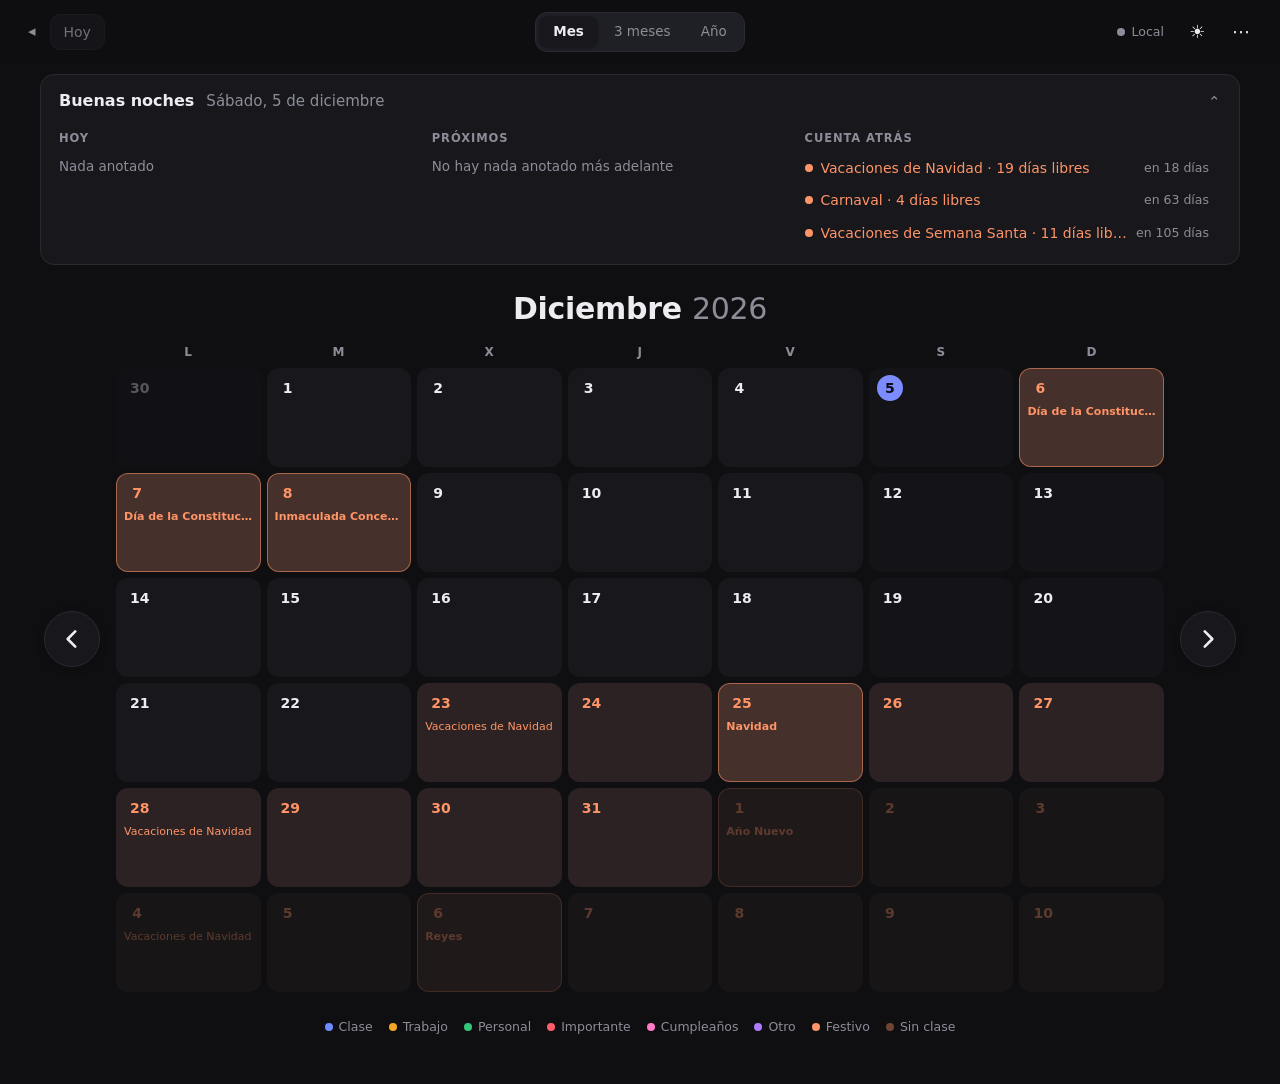
==== commit bc213e92: "Calendario: avisos al móvil, cuenta atrás de puentes, prioridad de color de las notas, app instalabl" ====
--- a/calendario/index.html
+++ b/calendario/index.html
@@ -9,6 +9,12 @@
   <meta name="theme-color" content="#0f0f12">
   <title>Calendario</title>
   <link rel="icon" href="icono.svg" type="image/svg+xml">
+  <link rel="manifest" href="manifest.webmanifest">
+  <link rel="apple-touch-icon" href="icono-180.png">
+  <meta name="apple-mobile-web-app-capable" content="yes">
+  <meta name="mobile-web-app-capable" content="yes">
+  <meta name="apple-mobile-web-app-status-bar-style" content="black-translucent">
+  <meta name="apple-mobile-web-app-title" content="Calendario">
   <script src="../comun/tema.js"></script>
   <link rel="stylesheet" href="../comun/base.css">
   <link rel="stylesheet" href="estilos.css">
@@ -35,6 +41,7 @@
         <div id="menu" class="menu" hidden>
           <button data-accion="conectar">Sincronizar con GitHub…</button>
           <button data-accion="sincronizar" hidden>Sincronizar ahora</button>
+          <button data-accion="movil" hidden>Abrir en el móvil (QR)…</button>
           <button data-accion="exportar">Descargar copia de seguridad</button>
           <button data-accion="importar">Cargar copia de seguridad…</button>
           <button data-accion="desconectar" class="peligro" hidden>Desconectar este navegador</button>
@@ -130,6 +137,19 @@
     </form>
   </dialog>
 
+  <!-- ===== ABRIR EN EL MÓVIL (código QR con la llave) ===== -->
+  <dialog id="dlg-movil" class="dialogo">
+    <form method="dialog">
+      <h2>Abrir en el móvil</h2>
+      <p class="tenue">Escanea este código con la cámara del móvil. Se abrirá tu calendario ya conectado,
+        con tus notas, sin tener que escribir la llave.</p>
+      <img id="qr-movil" class="qr" alt="Código QR para abrir el calendario en el móvil">
+      <p class="aviso-qr">No enseñes este código a nadie: da acceso a tus notas.</p>
+      <p class="tenue">Para tenerlo como una app: en el móvil, menú del navegador → <b>Añadir a pantalla de inicio</b>.</p>
+      <div class="fila fin"><button class="btn primario">Hecho</button></div>
+    </form>
+  </dialog>
+
   <input type="file" id="archivo-importar" accept=".json,application/json" hidden>
   <div id="aviso" class="aviso" role="status" hidden></div>
 
--- a/calendario/estilos.css
+++ b/calendario/estilos.css
@@ -222,11 +222,12 @@
 .tres .mini-dia.sin-clase { background: color-mix(in srgb, var(--festivo) 10%, var(--superficie)); }
 .mini-dia.sin-clase .num { color: var(--festivo); }
 /* Mapa de calor del año: más notas = color más intenso */
-.mini-dia[data-calor="1"] { background: color-mix(in srgb, var(--acento) 18%, transparent); }
-.mini-dia[data-calor="2"] { background: color-mix(in srgb, var(--acento) 34%, transparent); }
-.mini-dia[data-calor="3"] { background: color-mix(in srgb, var(--acento) 52%, transparent); }
-.mini-dia[data-calor="4"] { background: color-mix(in srgb, var(--acento) 72%, transparent); }
-.mini-dia.tenido { background: color-mix(in srgb, var(--tinte) 45%, transparent); }
+.mini-rejilla .mini-dia[data-calor="1"] { background: color-mix(in srgb, var(--acento) 18%, transparent); }
+.mini-rejilla .mini-dia[data-calor="2"] { background: color-mix(in srgb, var(--acento) 34%, transparent); }
+.mini-rejilla .mini-dia[data-calor="3"] { background: color-mix(in srgb, var(--acento) 52%, transparent); }
+.mini-rejilla .mini-dia[data-calor="4"] { background: color-mix(in srgb, var(--acento) 72%, transparent); }
+.mini-rejilla .mini-dia.tenido-suave { background: color-mix(in srgb, var(--tinte) 22%, transparent); }
+.mini-rejilla .mini-dia.tenido, .tres .mini-rejilla .mini-dia.tenido { background: color-mix(in srgb, var(--tinte) 45%, transparent); }
 
 /* Leyenda de colores */
 .leyenda {
@@ -356,6 +357,15 @@
 .dia.festivo .nombre-festivo { font-weight: 600; }
 .dia.marca-curso .nombre-festivo { color: var(--acento); font-weight: 600; }
 .dia.marca-curso { border-color: color-mix(in srgb, var(--acento) 50%, transparent); }
+/* Las notas tienen prioridad de color sobre festivos y vacaciones */
+.dia.tenido.festivo, .dia.tenido.sin-clase {
+  background: color-mix(in srgb, var(--tinte) 20%, var(--superficie));
+  border-color: color-mix(in srgb, var(--tinte) 45%, transparent);
+}
+.dia.tenido-suave.festivo, .dia.tenido-suave.sin-clase {
+  background: color-mix(in srgb, var(--tinte) 11%, var(--superficie));
+  border-color: color-mix(in srgb, var(--tinte) 30%, transparent);
+}
 
 /* ===== Ventana "Conectar" ===== */
 .dialogo {
@@ -369,6 +379,10 @@
 .dialogo p { margin: 0; font-size: 14px; }
 .dialogo input { width: 100%; }
 .error { color: var(--peligro); }
+.fila { display: flex; align-items: center; gap: 10px; flex-wrap: wrap; }
+.fila.fin { justify-content: flex-end; }
+.qr { display: block; width: 240px; max-width: 100%; margin: 4px auto; border-radius: 12px; image-rendering: pixelated; }
+.aviso-qr { color: var(--festivo); font-size: 13.5px; font-weight: 600; text-align: center; }
 
 /* ===== Aviso abajo ===== */
 .aviso {
